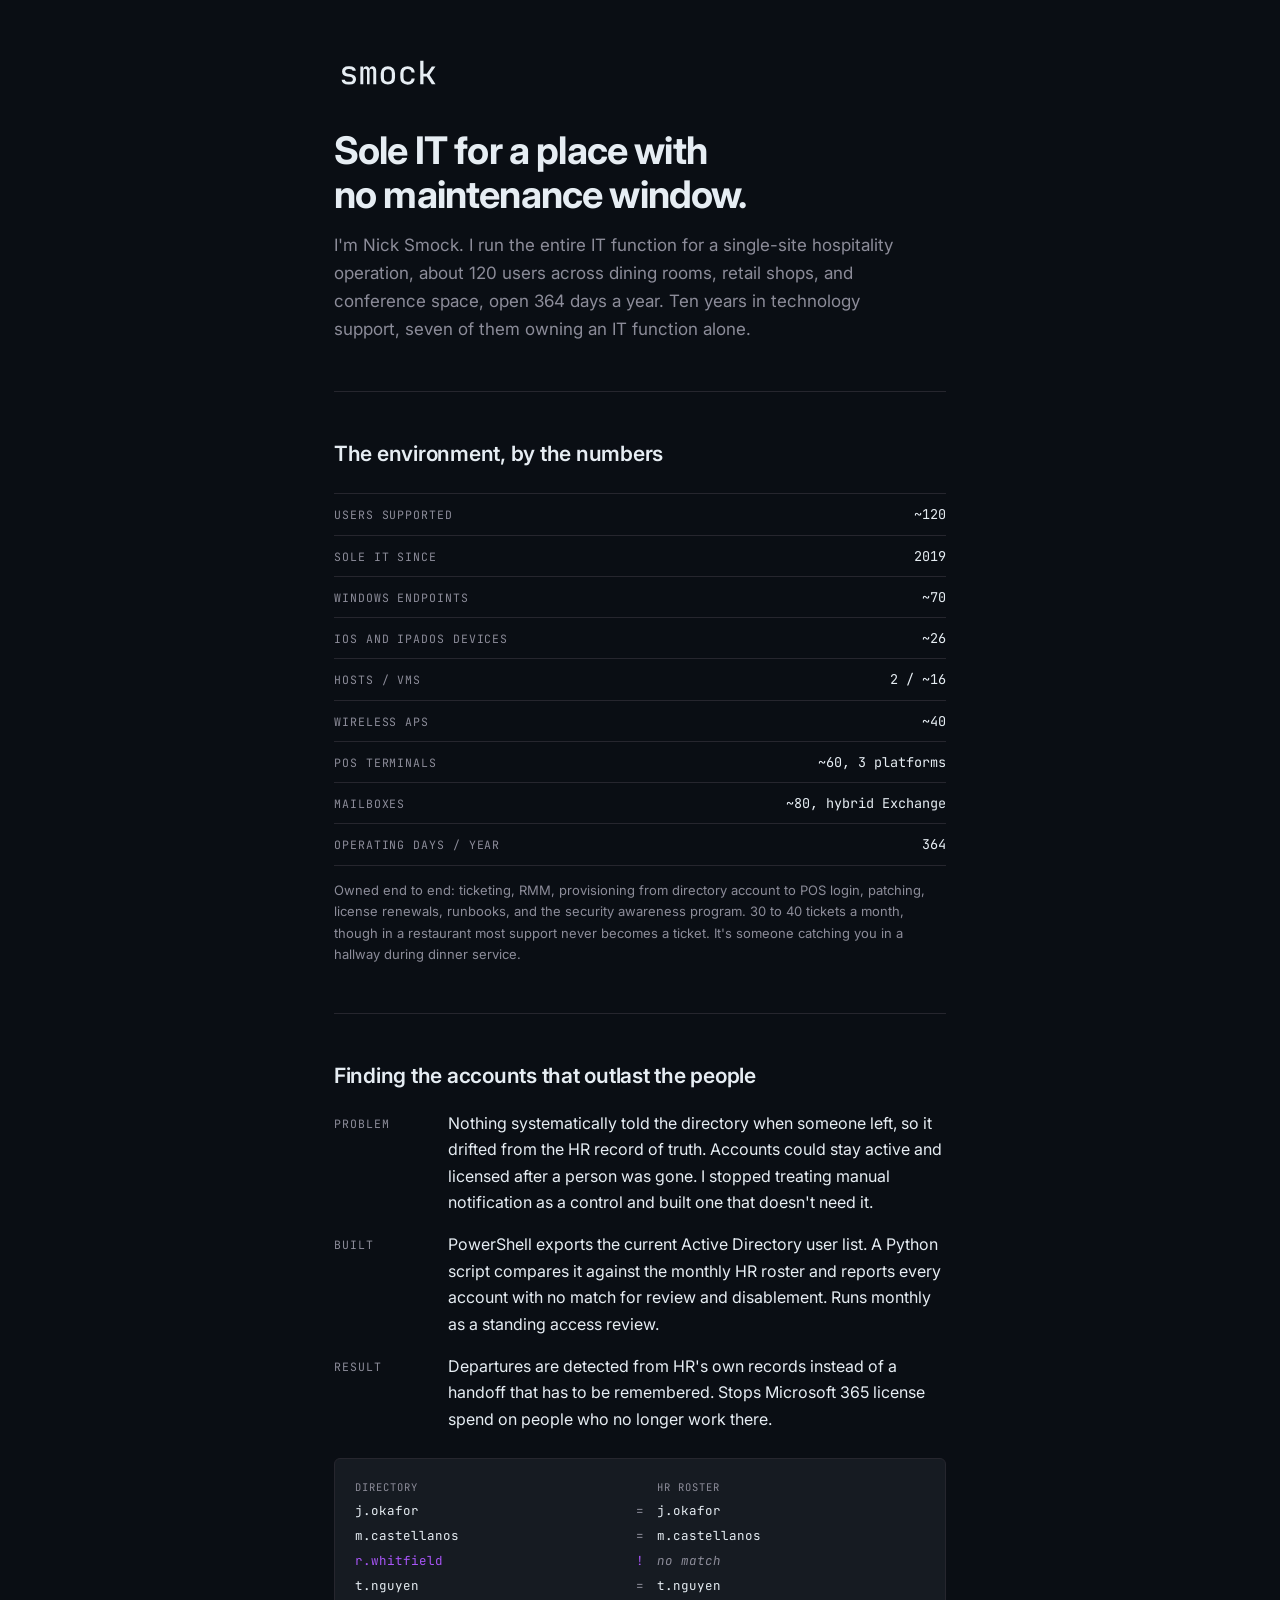
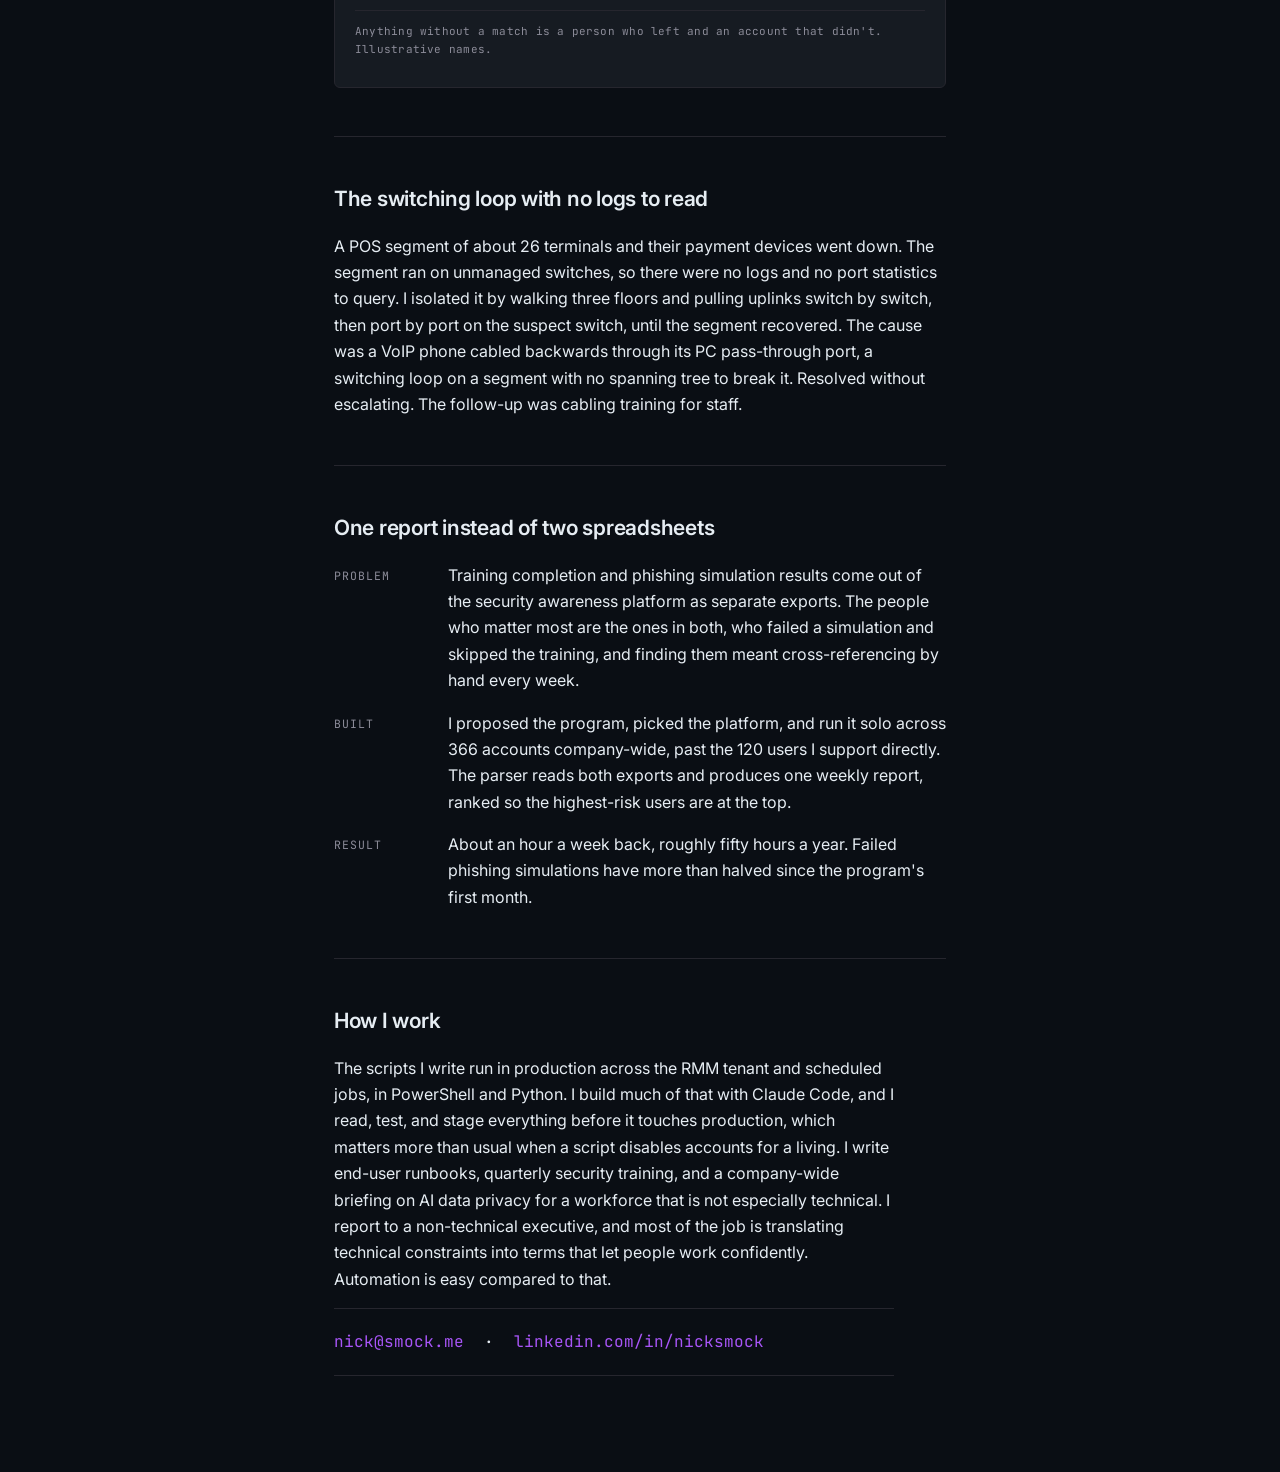
==== index.html @ ee863446 "Restructure scope display as list layout, reorder sections, and refine content phrasing" ====
<!DOCTYPE html>
<html lang="en">
<head>
<meta charset="utf-8">
<meta name="viewport" content="width=device-width, initial-scale=1">
<title>Nick Smock, sole IT</title>
<meta name="description" content="Nick Smock. Sole IT for a 120-person, single-site hospitality operation that runs 364 days a year. Identity, endpoints, POS, and automation, owned end to end.">
<link rel="preconnect" href="https://fonts.googleapis.com">
<link rel="preconnect" href="https://fonts.gstatic.com" crossorigin>
<link href="https://fonts.googleapis.com/css2?family=Inter:wght@400;500;600;700&family=JetBrains+Mono:wght@400;500&display=swap" rel="stylesheet">
<link rel="icon" href="favicon.ico" type="image/x-icon"/>
<link rel="shortcut icon" href="favicon.ico" type="image/x-icon"/>
<style>
  :root{
    --bg:#0A0E14;
    --surface:#161B22;
    --line:#26262E;
    --text:#E6EDF3;
    --muted:#8C8C99;
    --accent:#A855F7;
    --sans:'Inter',ui-sans-serif,system-ui,-apple-system,'Segoe UI',sans-serif;
    --mono:'JetBrains Mono',ui-monospace,SFMono-Regular,Menlo,monospace;
  }
  *{box-sizing:border-box}
  html{-webkit-text-size-adjust:100%}
  body{
    margin:0;background:var(--bg);color:var(--text);
    font-family:var(--sans);font-size:16px;line-height:1.65;
    -webkit-font-smoothing:antialiased;
  }
  .wrap{max-width:660px;margin:0 auto;padding:56px 24px 96px}

  /* ---- masthead ---- */
  .mark{margin:0 0 40px}
  .mark img{display:block;width:120px;height:auto;max-width:100%}
  h1{
    font-size:clamp(28px,6vw,38px);line-height:1.15;letter-spacing:-.022em;
    font-weight:700;margin:0 0 14px;
  }
  .standfirst{color:var(--muted);font-size:17px;margin:0;max-width:52ch}

  .rule{height:1px;background:var(--line);border:0;margin:48px 0}

  /* ---- sections ---- */
  h2{font-size:21px;line-height:1.3;letter-spacing:-.012em;font-weight:600;margin:0 0 20px}
  .field{display:grid;grid-template-columns:96px 1fr;gap:18px;margin:0 0 16px}
  .field dt{
    font-family:var(--mono);font-size:11.5px;letter-spacing:.08em;text-transform:uppercase;
    color:var(--muted);padding-top:5px;
  }
  .field dd{margin:0}
  @media (max-width:560px){
    .field{grid-template-columns:1fr;gap:4px}
    .field dt{padding-top:0}
  }

  /* ---- scope list ---- */
  .scope{font-family:var(--mono);margin:26px 0 0}
  .scope > div{
    display:flex;justify-content:space-between;align-items:baseline;gap:16px;
    padding:9px 0;border-top:1px solid var(--line);
  }
  .scope > div:last-child{border-bottom:1px solid var(--line)}
  .scope dt{font-size:11.5px;letter-spacing:.08em;text-transform:uppercase;color:var(--muted)}
  .scope dd{margin:0;font-size:13.5px;text-align:right}
  .scopenote{color:var(--muted);font-size:13px;margin:14px 0 0}

  /* ---- signature: the reconciliation block ---- */
  .recon{
    font-family:var(--mono);font-size:12.5px;line-height:2;
    background:var(--surface);border:1px solid var(--line);border-radius:6px;
    padding:18px 20px;margin:26px 0 0;overflow-x:auto;
  }
  .recon .head{color:var(--muted);letter-spacing:.1em;font-size:10.5px;text-transform:uppercase}
  .recon .row{display:grid;grid-template-columns:1fr 34px 1fr;align-items:center;white-space:nowrap}
  .recon .op{text-align:center;color:var(--muted)}
  .recon .miss{color:var(--accent)}
  .recon .miss .op{color:var(--accent)}
  .recon .gone{color:var(--muted);font-style:italic}
  .recon .note{
    color:var(--muted);font-size:11px;line-height:1.6;letter-spacing:.02em;
    border-top:1px solid var(--line);margin-top:12px;padding-top:12px;white-space:normal;
  }

  /* ---- close ---- */
  .close p{max-width:56ch}
  .contact{
    font-family:var(--mono);font-size:16px;margin:0;
    padding:20px 0;border-top:1px solid var(--line);border-bottom:1px solid var(--line);
  }
  a{color:var(--accent);text-decoration:none;border-bottom:1px solid transparent}
  a:hover{border-bottom-color:var(--accent)}
  a:focus-visible{outline:2px solid var(--accent);outline-offset:3px;border-radius:2px}

  /* ---- load ---- */
  .stagger{opacity:0;transform:translateY(8px);animation:rise .5s cubic-bezier(.2,.6,.3,1) forwards}
  .stagger:nth-of-type(2){animation-delay:.06s}
  .stagger:nth-of-type(3){animation-delay:.12s}
  .stagger:nth-of-type(4){animation-delay:.18s}
  .stagger:nth-of-type(5){animation-delay:.24s}
  @keyframes rise{to{opacity:1;transform:none}}
  @media (prefers-reduced-motion:reduce){
    .stagger{animation:none;opacity:1;transform:none}
  }
</style>
</head>
<body>
<main class="wrap">

  <p class="mark"><img src="smock-wordmark-animated.svg" alt="smock"></p>

  <header class="stagger">
    <h1>Sole IT for a place with<br>no maintenance window.</h1>
    <p class="standfirst">I'm Nick Smock. I run the entire IT function for a single-site
    hospitality operation, about 120 users across dining rooms, retail shops, and
    conference space, open 364 days a year. Ten years in technology support, seven of
    them owning an IT function alone.</p>
  </header>

  <hr class="rule">

  <section class="stagger">
    <h2>The environment, by the numbers</h2>
    <dl class="scope">
      <div><dt>Users supported</dt><dd>~120</dd></div>
      <div><dt>Sole IT since</dt><dd>2019</dd></div>
      <div><dt>Windows endpoints</dt><dd>~70</dd></div>
      <div><dt>iOS and iPadOS devices</dt><dd>~26</dd></div>
      <div><dt>Hosts / VMs</dt><dd>2 / ~16</dd></div>
      <div><dt>Wireless APs</dt><dd>~40</dd></div>
      <div><dt>POS terminals</dt><dd>~60, 3 platforms</dd></div>
      <div><dt>Mailboxes</dt><dd>~80, hybrid Exchange</dd></div>
      <div><dt>Operating days / year</dt><dd>364</dd></div>
    </dl>
    <p class="scopenote">Owned end to end: ticketing, RMM, provisioning from directory
    account to POS login, patching, license renewals, runbooks, and the security awareness
    program. 30 to 40 tickets a month, though in a restaurant most support never becomes a
    ticket. It's someone catching you in a hallway during dinner service.</p>
  </section>

  <hr class="rule">

  <section class="stagger">
    <h2>Finding the accounts that outlast the people</h2>

    <dl class="field">
      <dt>Problem</dt>
      <dd>Nothing systematically told the directory when someone left, so it drifted from
      the HR record of truth. Accounts could stay active and licensed after a person was
      gone. I stopped treating manual notification as a control and built one that
      doesn't need it.</dd>
    </dl>
    <dl class="field">
      <dt>Built</dt>
      <dd>PowerShell exports the current Active Directory user list. A Python script
      compares it against the monthly HR roster and reports every account with no match
      for review and disablement. Runs monthly as a standing access review.</dd>
    </dl>
    <dl class="field">
      <dt>Result</dt>
      <dd>Departures are detected from HR's own records instead of a handoff that has to
      be remembered. Stops Microsoft 365 license spend on people who no longer work there.</dd>
    </dl>

    <div class="recon" aria-label="Illustration of directory accounts reconciled against the HR roster">
      <div class="row head"><span>Directory</span><span></span><span>HR roster</span></div>
      <div class="row"><span>j.okafor</span><span class="op">=</span><span>j.okafor</span></div>
      <div class="row"><span>m.castellanos</span><span class="op">=</span><span>m.castellanos</span></div>
      <div class="row miss"><span>r.whitfield</span><span class="op">!</span><span class="gone">no match</span></div>
      <div class="row"><span>t.nguyen</span><span class="op">=</span><span>t.nguyen</span></div>
      <p class="note">Anything without a match is a person who left and an account that
      didn't. Illustrative names.</p>
    </div>
  </section>

  <hr class="rule">

  <section class="stagger">
    <h2>The switching loop with no logs to read</h2>
    <p>A POS segment of about 26 terminals and their payment devices went down. The
    segment ran on unmanaged switches, so there were no logs and no port statistics to
    query. I isolated it by walking three floors and pulling uplinks switch by switch,
    then port by port on the suspect switch, until the segment recovered. The cause was
    a VoIP phone cabled backwards through its PC pass-through port, a switching loop on
    a segment with no spanning tree to break it. Resolved without escalating. The
    follow-up was cabling training for staff.</p>
  </section>

  <hr class="rule">

  <section class="stagger">
    <h2>One report instead of two spreadsheets</h2>

    <dl class="field">
      <dt>Problem</dt>
      <dd>Training completion and phishing simulation results come out of the security
      awareness platform as separate exports. The people who matter most are the ones in
      both, who failed a simulation and skipped the training, and finding them meant
      cross-referencing by hand every week.</dd>
    </dl>
    <dl class="field">
      <dt>Built</dt>
      <dd>I proposed the program, picked the platform, and run it solo across 366
      accounts company-wide, past the 120 users I support directly. The parser reads
      both exports and produces one weekly report, ranked so the highest-risk users
      are at the top.</dd>
    </dl>
    <dl class="field">
      <dt>Result</dt>
      <dd>About an hour a week back, roughly fifty hours a year. Failed phishing
      simulations have more than halved since the program's first month.</dd>
    </dl>
  </section>

  <hr class="rule">

  <section class="close">
    <h2>How I work</h2>
    <p>The scripts I write run in production across the RMM tenant and scheduled jobs,
    in PowerShell and Python. I build much of that with Claude Code, and I read, test,
    and stage everything before it touches production, which matters more than usual
    when a script disables accounts for a living. I write end-user runbooks, quarterly
    security training, and a company-wide briefing on AI data privacy for a workforce
    that is not especially technical. I report to a non-technical executive, and most
    of the job is translating technical constraints into terms that let people work
    confidently. Automation is easy compared to that.</p>
    <p class="contact"><a href="mailto:nick@smock.me">nick@smock.me</a> &nbsp;·&nbsp; <a href="https://www.linkedin.com/in/nicksmock">linkedin.com/in/nicksmock</a></p>
  </section>

</main>
</body>
</html>
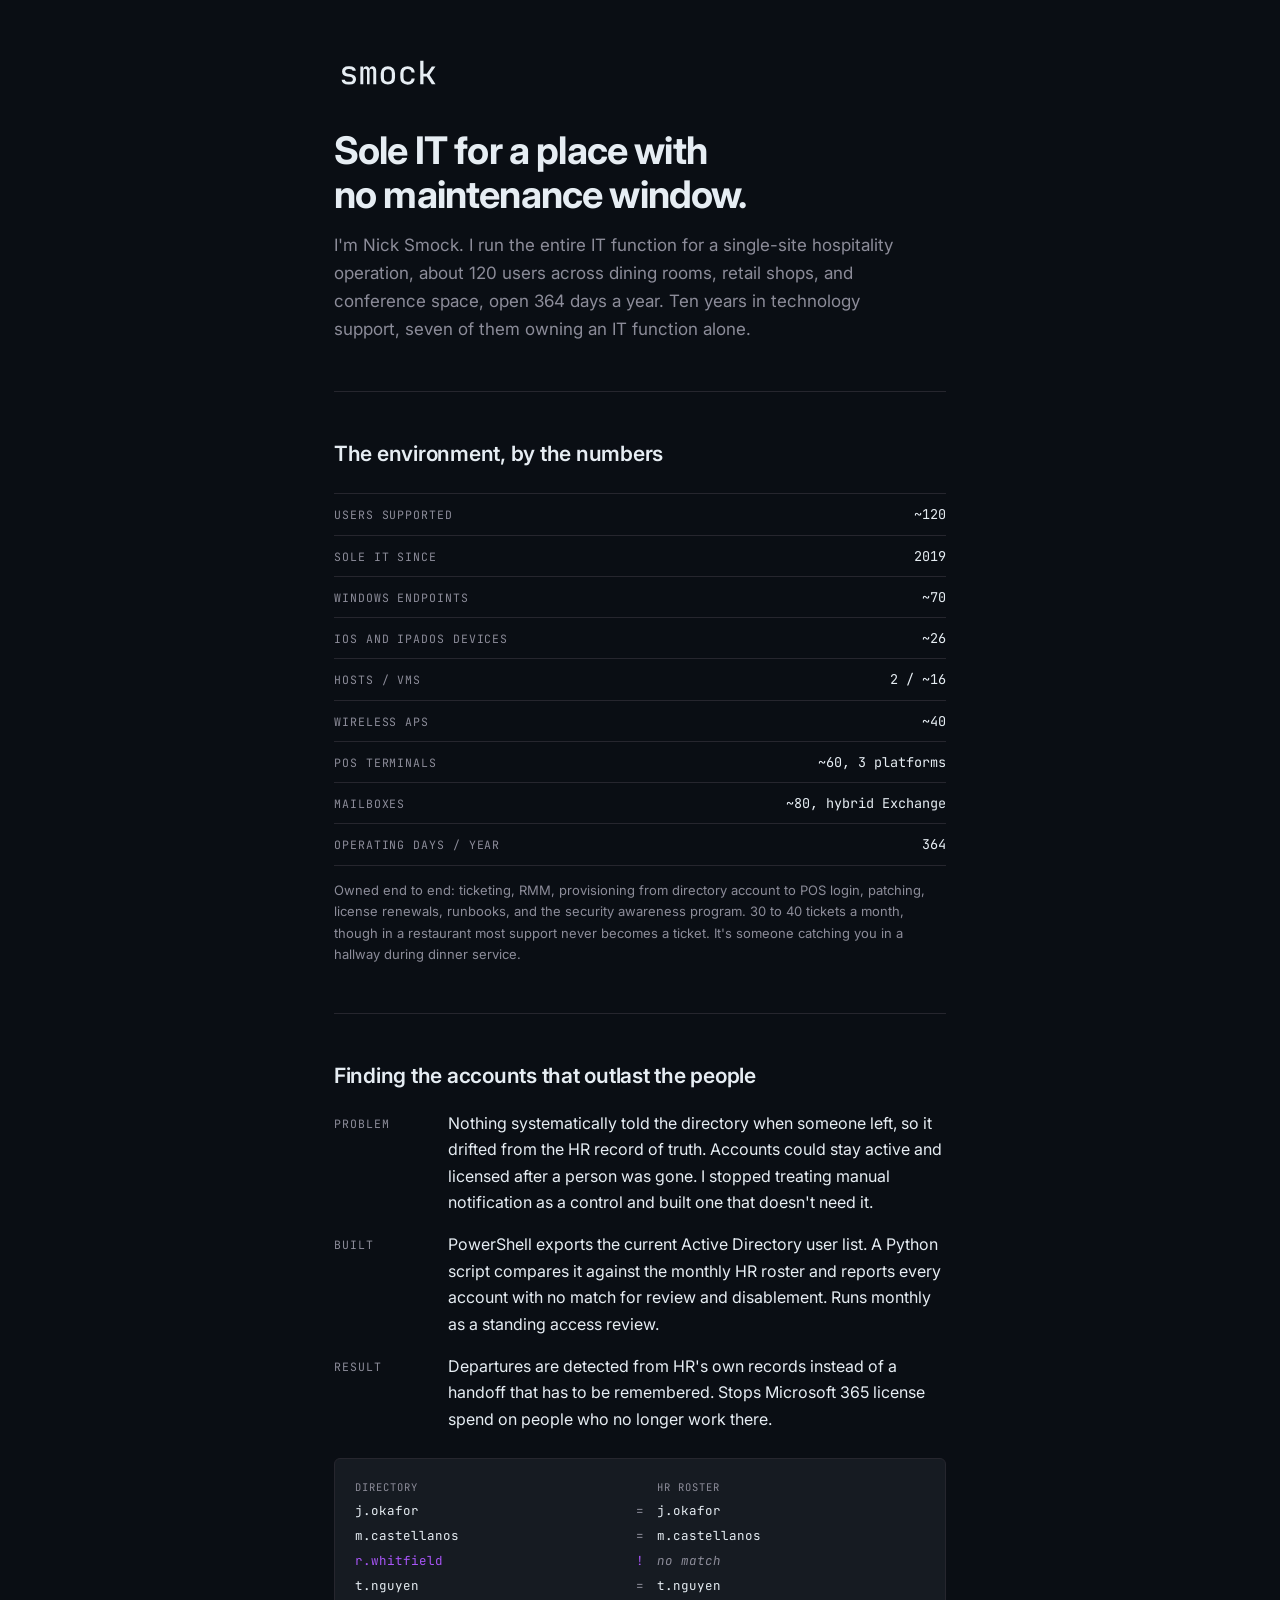
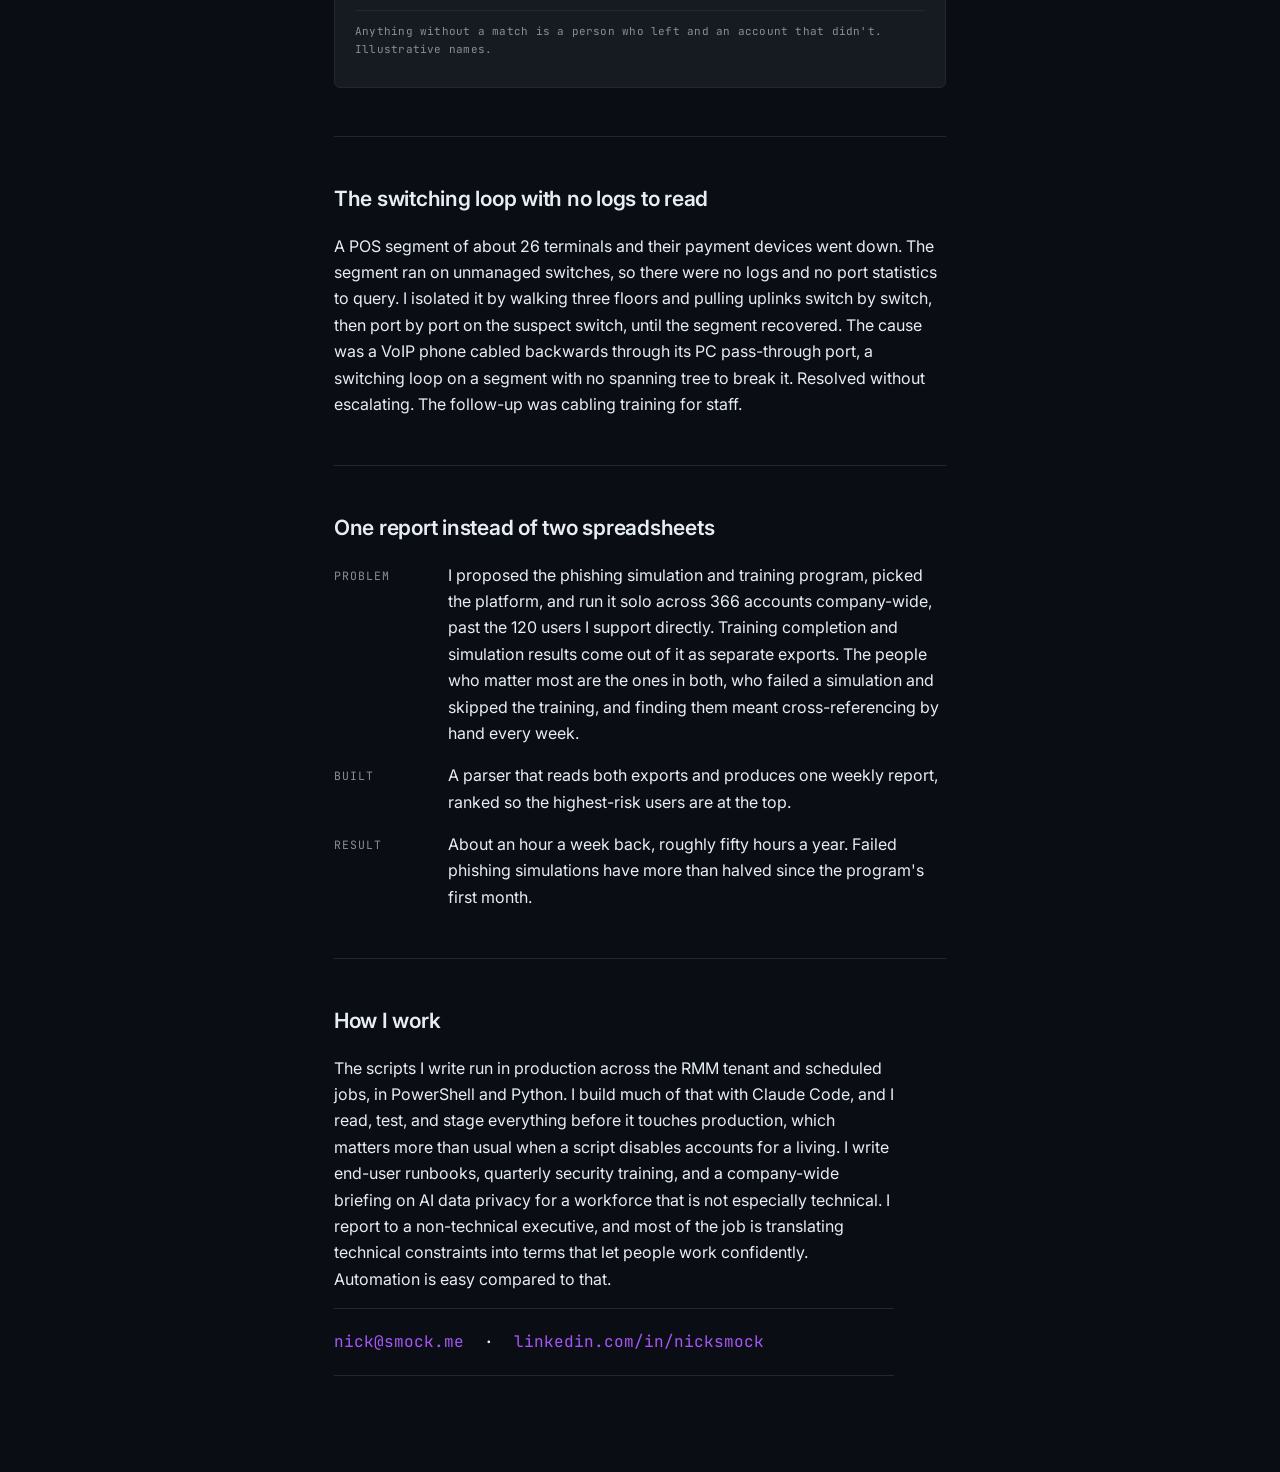
==== commit 520cc9f7: "Add Open Graph and Twitter Card meta tags, adjust h1 line breaks, and refine security automation pro" ====
--- a/index.html
+++ b/index.html
@@ -5,6 +5,17 @@
 <meta name="viewport" content="width=device-width, initial-scale=1">
 <title>Nick Smock, sole IT</title>
 <meta name="description" content="Nick Smock. Sole IT for a 120-person, single-site hospitality operation that runs 364 days a year. Identity, endpoints, POS, and automation, owned end to end.">
+<meta property="og:type" content="website">
+<meta property="og:url" content="https://smock.dev/">
+<meta property="og:title" content="Nick Smock, sole IT">
+<meta property="og:description" content="Sole IT for a 120-person hospitality operation that runs 364 days a year. Identity, endpoints, POS, and automation, owned end to end.">
+<meta property="og:image" content="https://smock.dev/og-image.png">
+<meta property="og:image:width" content="1200">
+<meta property="og:image:height" content="630">
+<meta name="twitter:card" content="summary_large_image">
+<meta name="twitter:title" content="Nick Smock, sole IT">
+<meta name="twitter:description" content="Sole IT for a 120-person hospitality operation that runs 364 days a year. Identity, endpoints, POS, and automation, owned end to end.">
+<meta name="twitter:image" content="https://smock.dev/og-image.png">
 <link rel="preconnect" href="https://fonts.googleapis.com">
 <link rel="preconnect" href="https://fonts.gstatic.com" crossorigin>
 <link href="https://fonts.googleapis.com/css2?family=Inter:wght@400;500;600;700&family=JetBrains+Mono:wght@400;500&display=swap" rel="stylesheet">
@@ -37,6 +48,8 @@
     font-size:clamp(28px,6vw,38px);line-height:1.15;letter-spacing:-.022em;
     font-weight:700;margin:0 0 14px;
   }
+  h1 br{display:none}
+  @media (min-width:520px){h1 br{display:inline}}
   .standfirst{color:var(--muted);font-size:17px;margin:0;max-width:52ch}
 
   .rule{height:1px;background:var(--line);border:0;margin:48px 0}
@@ -193,17 +206,17 @@
 
     <dl class="field">
       <dt>Problem</dt>
-      <dd>Training completion and phishing simulation results come out of the security
-      awareness platform as separate exports. The people who matter most are the ones in
-      both, who failed a simulation and skipped the training, and finding them meant
-      cross-referencing by hand every week.</dd>
+      <dd>I proposed the phishing simulation and training program, picked the platform,
+      and run it solo across 366 accounts company-wide, past the 120 users I support
+      directly. Training completion and simulation results come out of it as separate
+      exports. The people who matter most are the ones in both, who failed a simulation
+      and skipped the training, and finding them meant cross-referencing by hand every
+      week.</dd>
     </dl>
     <dl class="field">
       <dt>Built</dt>
-      <dd>I proposed the program, picked the platform, and run it solo across 366
-      accounts company-wide, past the 120 users I support directly. The parser reads
-      both exports and produces one weekly report, ranked so the highest-risk users
-      are at the top.</dd>
+      <dd>A parser that reads both exports and produces one weekly report, ranked so
+      the highest-risk users are at the top.</dd>
     </dl>
     <dl class="field">
       <dt>Result</dt>
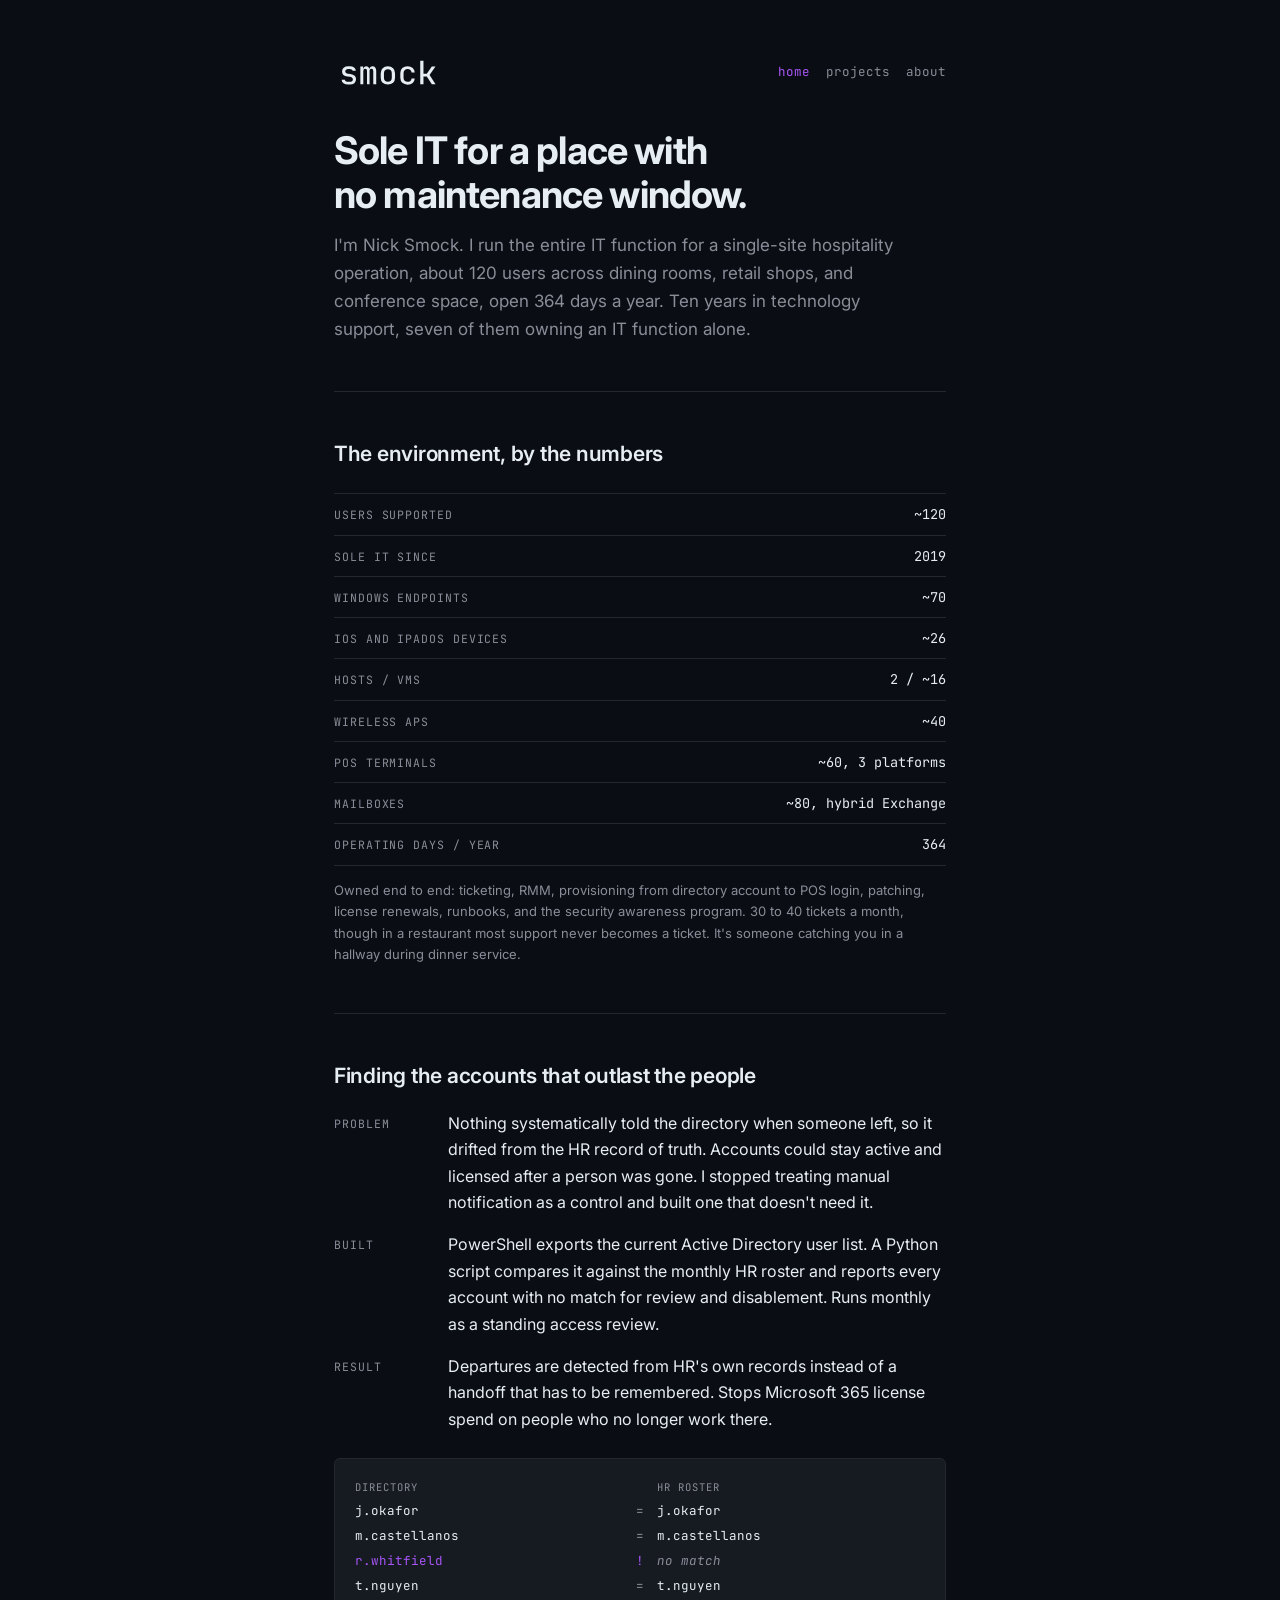
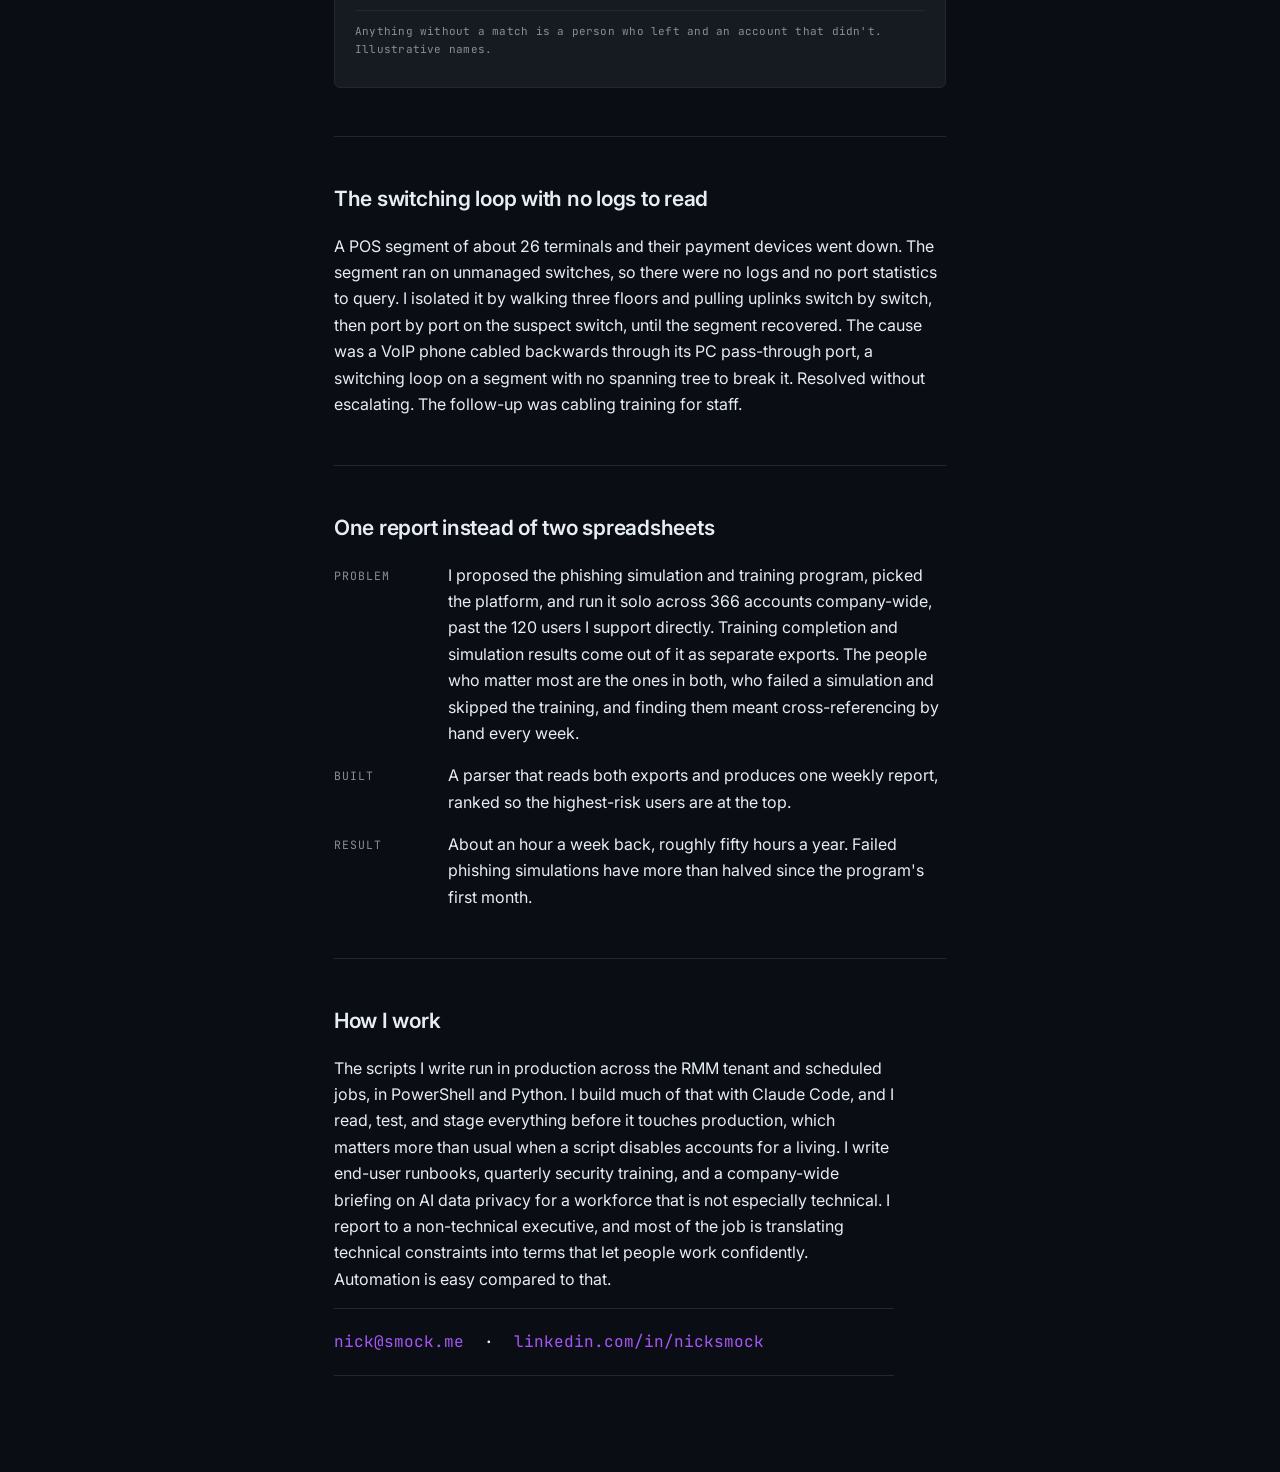
==== commit 6721dd66: "Add site nav and shared footer to landing page Generated with [Devin](https://devin.ai)  Co-Authored" ====
--- a/index.html
+++ b/index.html
@@ -3,124 +3,37 @@
 <head>
 <meta charset="utf-8">
 <meta name="viewport" content="width=device-width, initial-scale=1">
-<title>Nick Smock, sole IT</title>
+<title>Nick Smock, IT operations and automation</title>
 <meta name="description" content="Nick Smock. Sole IT for a 120-person, single-site hospitality operation that runs 364 days a year. Identity, endpoints, POS, and automation, owned end to end.">
 <meta property="og:type" content="website">
 <meta property="og:url" content="https://smock.dev/">
-<meta property="og:title" content="Nick Smock, sole IT">
+<meta property="og:title" content="Nick Smock, IT operations and automation">
 <meta property="og:description" content="Sole IT for a 120-person hospitality operation that runs 364 days a year. Identity, endpoints, POS, and automation, owned end to end.">
 <meta property="og:image" content="https://smock.dev/og-image.png">
 <meta property="og:image:width" content="1200">
 <meta property="og:image:height" content="630">
 <meta name="twitter:card" content="summary_large_image">
-<meta name="twitter:title" content="Nick Smock, sole IT">
+<meta name="twitter:title" content="Nick Smock, IT operations and automation">
 <meta name="twitter:description" content="Sole IT for a 120-person hospitality operation that runs 364 days a year. Identity, endpoints, POS, and automation, owned end to end.">
 <meta name="twitter:image" content="https://smock.dev/og-image.png">
 <link rel="preconnect" href="https://fonts.googleapis.com">
 <link rel="preconnect" href="https://fonts.gstatic.com" crossorigin>
 <link href="https://fonts.googleapis.com/css2?family=Inter:wght@400;500;600;700&family=JetBrains+Mono:wght@400;500&display=swap" rel="stylesheet">
-<link rel="icon" href="favicon.ico" type="image/x-icon"/>
-<link rel="shortcut icon" href="favicon.ico" type="image/x-icon"/>
-<style>
-  :root{
-    --bg:#0A0E14;
-    --surface:#161B22;
-    --line:#26262E;
-    --text:#E6EDF3;
-    --muted:#8C8C99;
-    --accent:#A855F7;
-    --sans:'Inter',ui-sans-serif,system-ui,-apple-system,'Segoe UI',sans-serif;
-    --mono:'JetBrains Mono',ui-monospace,SFMono-Regular,Menlo,monospace;
-  }
-  *{box-sizing:border-box}
-  html{-webkit-text-size-adjust:100%}
-  body{
-    margin:0;background:var(--bg);color:var(--text);
-    font-family:var(--sans);font-size:16px;line-height:1.65;
-    -webkit-font-smoothing:antialiased;
-  }
-  .wrap{max-width:660px;margin:0 auto;padding:56px 24px 96px}
-
-  /* ---- masthead ---- */
-  .mark{margin:0 0 40px}
-  .mark img{display:block;width:120px;height:auto;max-width:100%}
-  h1{
-    font-size:clamp(28px,6vw,38px);line-height:1.15;letter-spacing:-.022em;
-    font-weight:700;margin:0 0 14px;
-  }
-  h1 br{display:none}
-  @media (min-width:520px){h1 br{display:inline}}
-  .standfirst{color:var(--muted);font-size:17px;margin:0;max-width:52ch}
-
-  .rule{height:1px;background:var(--line);border:0;margin:48px 0}
-
-  /* ---- sections ---- */
-  h2{font-size:21px;line-height:1.3;letter-spacing:-.012em;font-weight:600;margin:0 0 20px}
-  .field{display:grid;grid-template-columns:96px 1fr;gap:18px;margin:0 0 16px}
-  .field dt{
-    font-family:var(--mono);font-size:11.5px;letter-spacing:.08em;text-transform:uppercase;
-    color:var(--muted);padding-top:5px;
-  }
-  .field dd{margin:0}
-  @media (max-width:560px){
-    .field{grid-template-columns:1fr;gap:4px}
-    .field dt{padding-top:0}
-  }
-
-  /* ---- scope list ---- */
-  .scope{font-family:var(--mono);margin:26px 0 0}
-  .scope > div{
-    display:flex;justify-content:space-between;align-items:baseline;gap:16px;
-    padding:9px 0;border-top:1px solid var(--line);
-  }
-  .scope > div:last-child{border-bottom:1px solid var(--line)}
-  .scope dt{font-size:11.5px;letter-spacing:.08em;text-transform:uppercase;color:var(--muted)}
-  .scope dd{margin:0;font-size:13.5px;text-align:right}
-  .scopenote{color:var(--muted);font-size:13px;margin:14px 0 0}
-
-  /* ---- signature: the reconciliation block ---- */
-  .recon{
-    font-family:var(--mono);font-size:12.5px;line-height:2;
-    background:var(--surface);border:1px solid var(--line);border-radius:6px;
-    padding:18px 20px;margin:26px 0 0;overflow-x:auto;
-  }
-  .recon .head{color:var(--muted);letter-spacing:.1em;font-size:10.5px;text-transform:uppercase}
-  .recon .row{display:grid;grid-template-columns:1fr 34px 1fr;align-items:center;white-space:nowrap}
-  .recon .op{text-align:center;color:var(--muted)}
-  .recon .miss{color:var(--accent)}
-  .recon .miss .op{color:var(--accent)}
-  .recon .gone{color:var(--muted);font-style:italic}
-  .recon .note{
-    color:var(--muted);font-size:11px;line-height:1.6;letter-spacing:.02em;
-    border-top:1px solid var(--line);margin-top:12px;padding-top:12px;white-space:normal;
-  }
-
-  /* ---- close ---- */
-  .close p{max-width:56ch}
-  .contact{
-    font-family:var(--mono);font-size:16px;margin:0;
-    padding:20px 0;border-top:1px solid var(--line);border-bottom:1px solid var(--line);
-  }
-  a{color:var(--accent);text-decoration:none;border-bottom:1px solid transparent}
-  a:hover{border-bottom-color:var(--accent)}
-  a:focus-visible{outline:2px solid var(--accent);outline-offset:3px;border-radius:2px}
-
-  /* ---- load ---- */
-  .stagger{opacity:0;transform:translateY(8px);animation:rise .5s cubic-bezier(.2,.6,.3,1) forwards}
-  .stagger:nth-of-type(2){animation-delay:.06s}
-  .stagger:nth-of-type(3){animation-delay:.12s}
-  .stagger:nth-of-type(4){animation-delay:.18s}
-  .stagger:nth-of-type(5){animation-delay:.24s}
-  @keyframes rise{to{opacity:1;transform:none}}
-  @media (prefers-reduced-motion:reduce){
-    .stagger{animation:none;opacity:1;transform:none}
-  }
-</style>
+<link rel="icon" href="/favicon.ico" type="image/x-icon"/>
+<link rel="shortcut icon" href="/favicon.ico" type="image/x-icon"/>
+<link rel="stylesheet" href="/styles.css">
 </head>
 <body>
 <main class="wrap">
 
-  <p class="mark"><img src="smock-wordmark-animated.svg" alt="smock"></p>
+  <div class="top">
+    <p class="mark"><a href="/"><img src="/smock-wordmark-animated.svg" alt="smock, home"></a></p>
+    <nav class="nav" aria-label="Site">
+      <a href="/" aria-current="page">home</a>
+      <a href="/projects/">projects</a>
+      <a href="/about/">about</a>
+    </nav>
+  </div>
 
   <header class="stagger">
     <h1>Sole IT for a place with<br>no maintenance window.</h1>
@@ -237,8 +150,11 @@
     that is not especially technical. I report to a non-technical executive, and most
     of the job is translating technical constraints into terms that let people work
     confidently. Automation is easy compared to that.</p>
+  </section>
+
+  <footer>
     <p class="contact"><a href="mailto:nick@smock.me">nick@smock.me</a> &nbsp;·&nbsp; <a href="https://www.linkedin.com/in/nicksmock">linkedin.com/in/nicksmock</a></p>
-  </section>
+  </footer>
 
 </main>
 </body>
--- a/styles.css
+++ b/styles.css
@@ -0,0 +1,102 @@
+  :root{
+    --bg:#0A0E14;
+    --surface:#161B22;
+    --line:#26262E;
+    --text:#E6EDF3;
+    --muted:#8C8C99;
+    --accent:#A855F7;
+    --sans:'Inter',ui-sans-serif,system-ui,-apple-system,'Segoe UI',sans-serif;
+    --mono:'JetBrains Mono',ui-monospace,SFMono-Regular,Menlo,monospace;
+  }
+  *{box-sizing:border-box}
+  html{-webkit-text-size-adjust:100%}
+  body{
+    margin:0;background:var(--bg);color:var(--text);
+    font-family:var(--sans);font-size:16px;line-height:1.65;
+    -webkit-font-smoothing:antialiased;
+  }
+  .wrap{max-width:660px;margin:0 auto;padding:56px 24px 96px}
+
+  /* ---- masthead ---- */
+  .mark{margin:0 0 40px}
+  .mark img{display:block;width:120px;height:auto;max-width:100%}
+  h1{
+    font-size:clamp(28px,6vw,38px);line-height:1.15;letter-spacing:-.022em;
+    font-weight:700;margin:0 0 14px;
+  }
+  h1 br{display:none}
+  @media (min-width:520px){h1 br{display:inline}}
+  .standfirst{color:var(--muted);font-size:17px;margin:0;max-width:52ch}
+
+  /* ---- nav ---- */
+  .top{display:flex;align-items:center;justify-content:space-between;gap:16px;margin:0 0 40px}
+  .top .mark{margin:0}
+  .top .mark a{border:0;display:block}
+  .nav{font-family:var(--mono);font-size:12.5px;display:flex;gap:16px}
+  .nav a{color:var(--muted)}
+  .nav a:hover,.nav a[aria-current="page"]{color:var(--accent)}
+  .quiet{color:var(--muted);font-family:var(--mono);font-size:13px;margin:0 0 48px}
+
+  .rule{height:1px;background:var(--line);border:0;margin:48px 0}
+
+  /* ---- sections ---- */
+  h2{font-size:21px;line-height:1.3;letter-spacing:-.012em;font-weight:600;margin:0 0 20px}
+  .field{display:grid;grid-template-columns:96px 1fr;gap:18px;margin:0 0 16px}
+  .field dt{
+    font-family:var(--mono);font-size:11.5px;letter-spacing:.08em;text-transform:uppercase;
+    color:var(--muted);padding-top:5px;
+  }
+  .field dd{margin:0}
+  @media (max-width:560px){
+    .field{grid-template-columns:1fr;gap:4px}
+    .field dt{padding-top:0}
+  }
+
+  /* ---- scope list ---- */
+  .scope{font-family:var(--mono);margin:26px 0 0}
+  .scope > div{
+    display:flex;justify-content:space-between;align-items:baseline;gap:16px;
+    padding:9px 0;border-top:1px solid var(--line);
+  }
+  .scope > div:last-child{border-bottom:1px solid var(--line)}
+  .scope dt{font-size:11.5px;letter-spacing:.08em;text-transform:uppercase;color:var(--muted)}
+  .scope dd{margin:0;font-size:13.5px;text-align:right}
+  .scopenote{color:var(--muted);font-size:13px;margin:14px 0 0}
+
+  /* ---- signature: the reconciliation block ---- */
+  .recon{
+    font-family:var(--mono);font-size:12.5px;line-height:2;
+    background:var(--surface);border:1px solid var(--line);border-radius:6px;
+    padding:18px 20px;margin:26px 0 0;overflow-x:auto;
+  }
+  .recon .head{color:var(--muted);letter-spacing:.1em;font-size:10.5px;text-transform:uppercase}
+  .recon .row{display:grid;grid-template-columns:1fr 34px 1fr;align-items:center;white-space:nowrap}
+  .recon .op{text-align:center;color:var(--muted)}
+  .recon .miss{color:var(--accent)}
+  .recon .miss .op{color:var(--accent)}
+  .recon .gone{color:var(--muted);font-style:italic}
+  .recon .note{
+    color:var(--muted);font-size:11px;line-height:1.6;letter-spacing:.02em;
+    border-top:1px solid var(--line);margin-top:12px;padding-top:12px;white-space:normal;
+  }
+
+  /* ---- close ---- */
+  .close p{max-width:56ch}
+  .contact{
+    font-family:var(--mono);font-size:16px;margin:0;max-width:56ch;
+    padding:20px 0;border-top:1px solid var(--line);border-bottom:1px solid var(--line);
+  }
+  a{color:var(--accent);text-decoration:none;border-bottom:1px solid transparent}
+  a:hover{border-bottom-color:var(--accent)}
+  a:focus-visible{outline:2px solid var(--accent);outline-offset:3px;border-radius:2px}
+
+  /* ---- load ---- */
+  .stagger{opacity:0;transform:translateY(8px);animation:rise .5s cubic-bezier(.2,.6,.3,1) forwards}
+  .stagger:nth-of-type(2){animation-delay:.06s}
+  .stagger:nth-of-type(3){animation-delay:.12s}
+  .stagger:nth-of-type(4){animation-delay:.18s}
+  .stagger:nth-of-type(5){animation-delay:.24s}
+  @keyframes rise{to{opacity:1;transform:none}}
+  @media (prefers-reduced-motion:reduce){
+    .stagger{animation:none;opacity:1;transform:none}
+  }
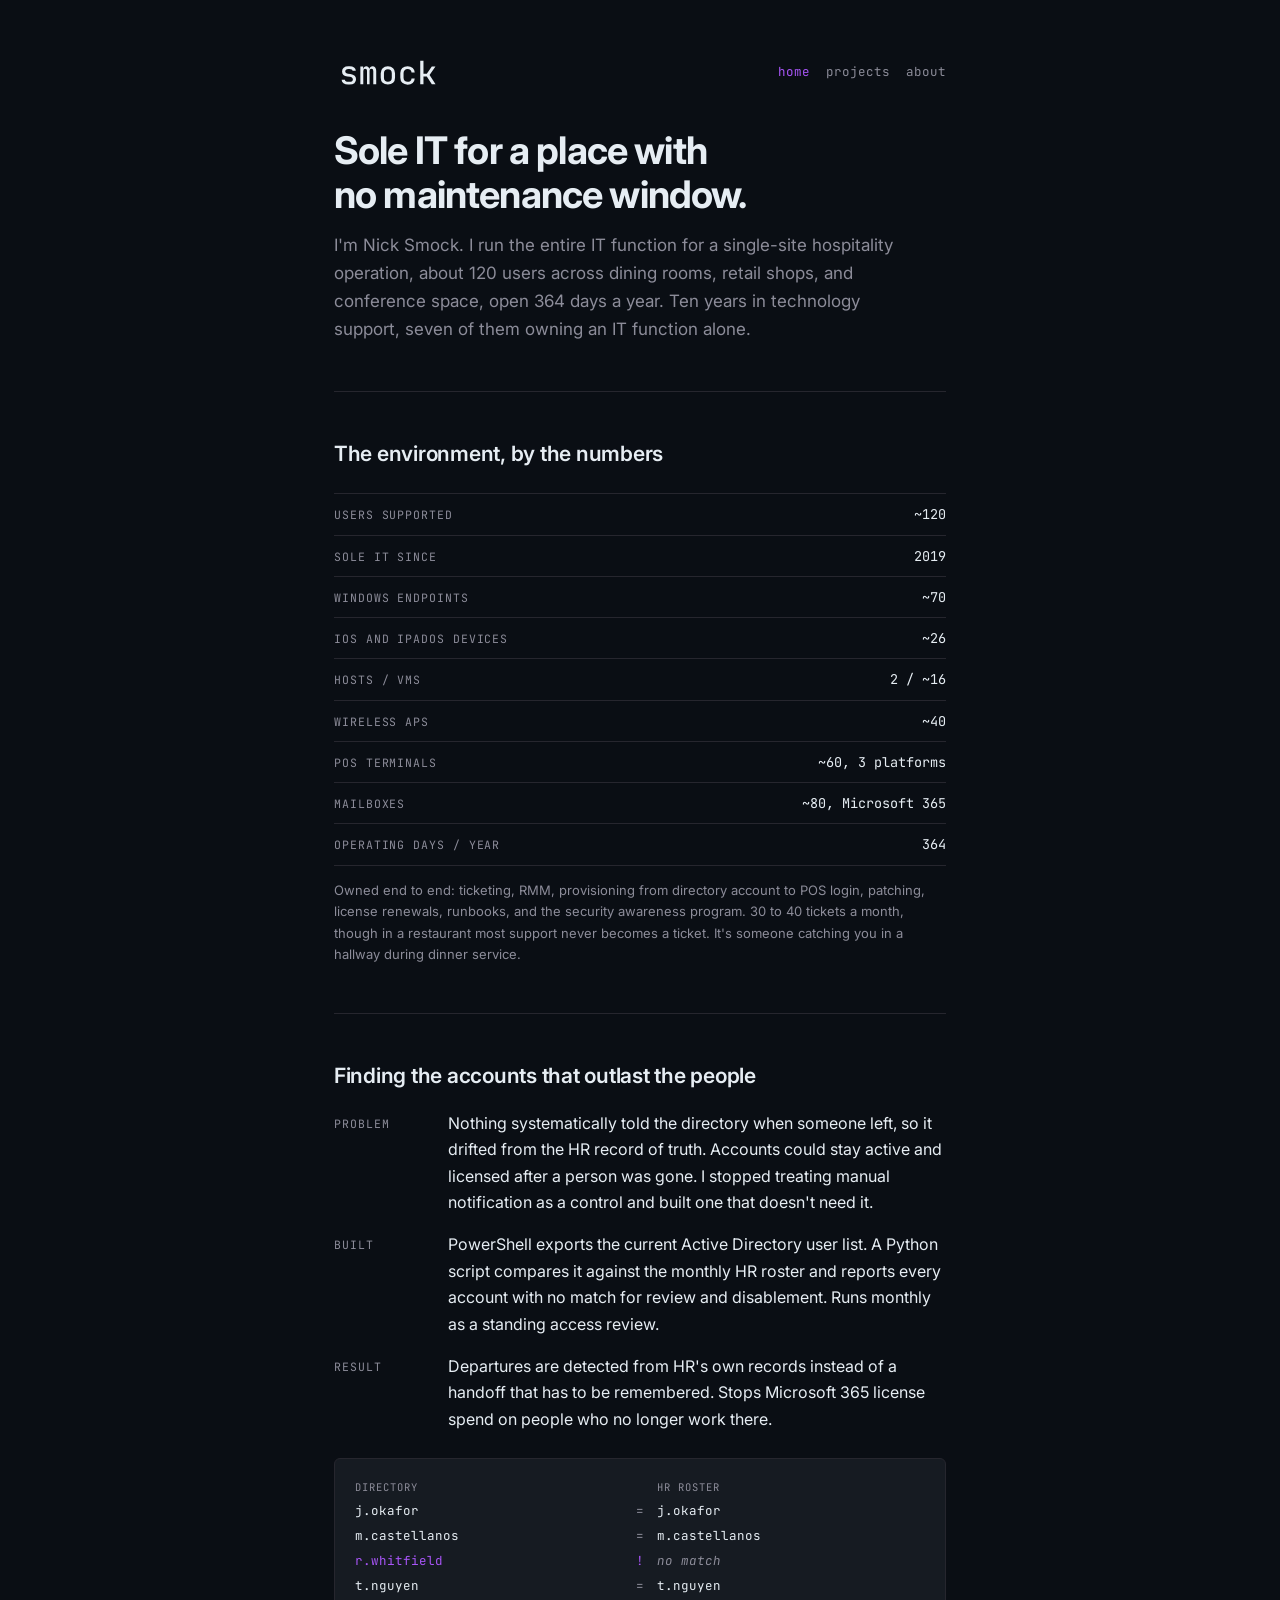
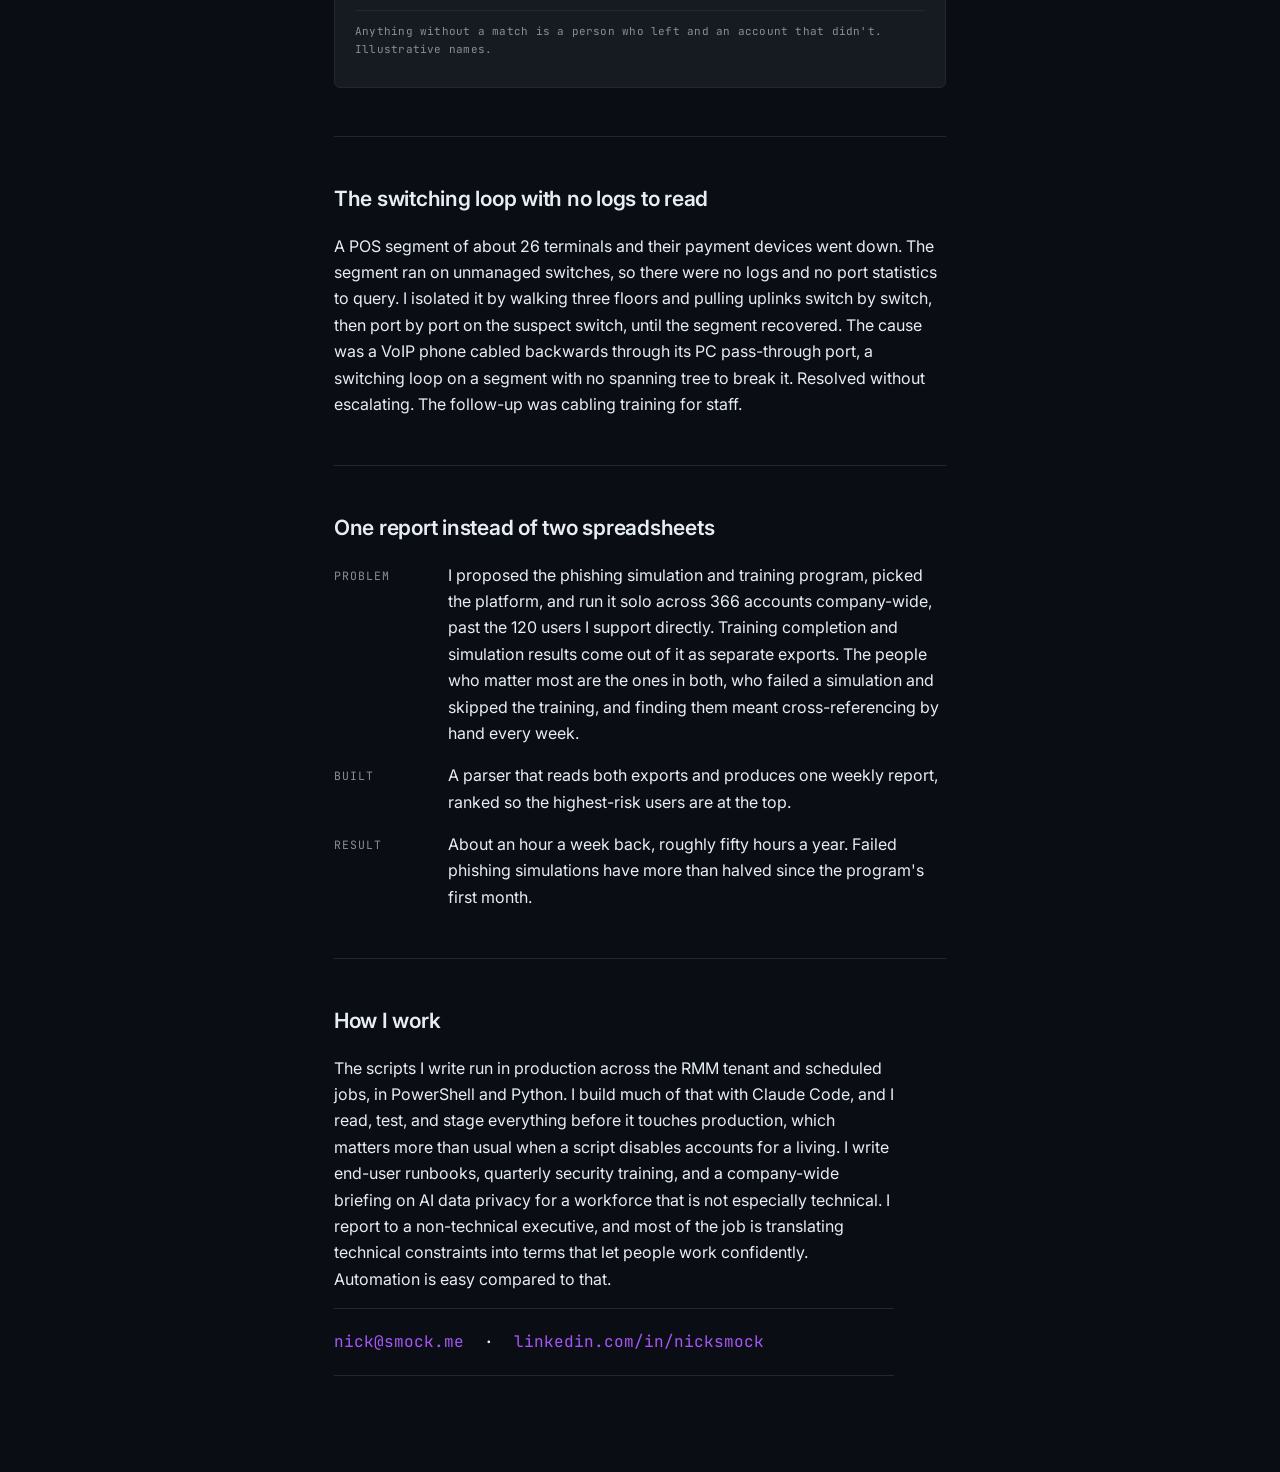
==== commit fd35c987: "Update mailbox row now that the Exchange migration is complete Generated with [Devin](https://devin." ====
--- a/index.html
+++ b/index.html
@@ -55,7 +55,7 @@
       <div><dt>Hosts / VMs</dt><dd>2 / ~16</dd></div>
       <div><dt>Wireless APs</dt><dd>~40</dd></div>
       <div><dt>POS terminals</dt><dd>~60, 3 platforms</dd></div>
-      <div><dt>Mailboxes</dt><dd>~80, hybrid Exchange</dd></div>
+      <div><dt>Mailboxes</dt><dd>~80, Microsoft 365</dd></div>
       <div><dt>Operating days / year</dt><dd>364</dd></div>
     </dl>
     <p class="scopenote">Owned end to end: ticketing, RMM, provisioning from directory
